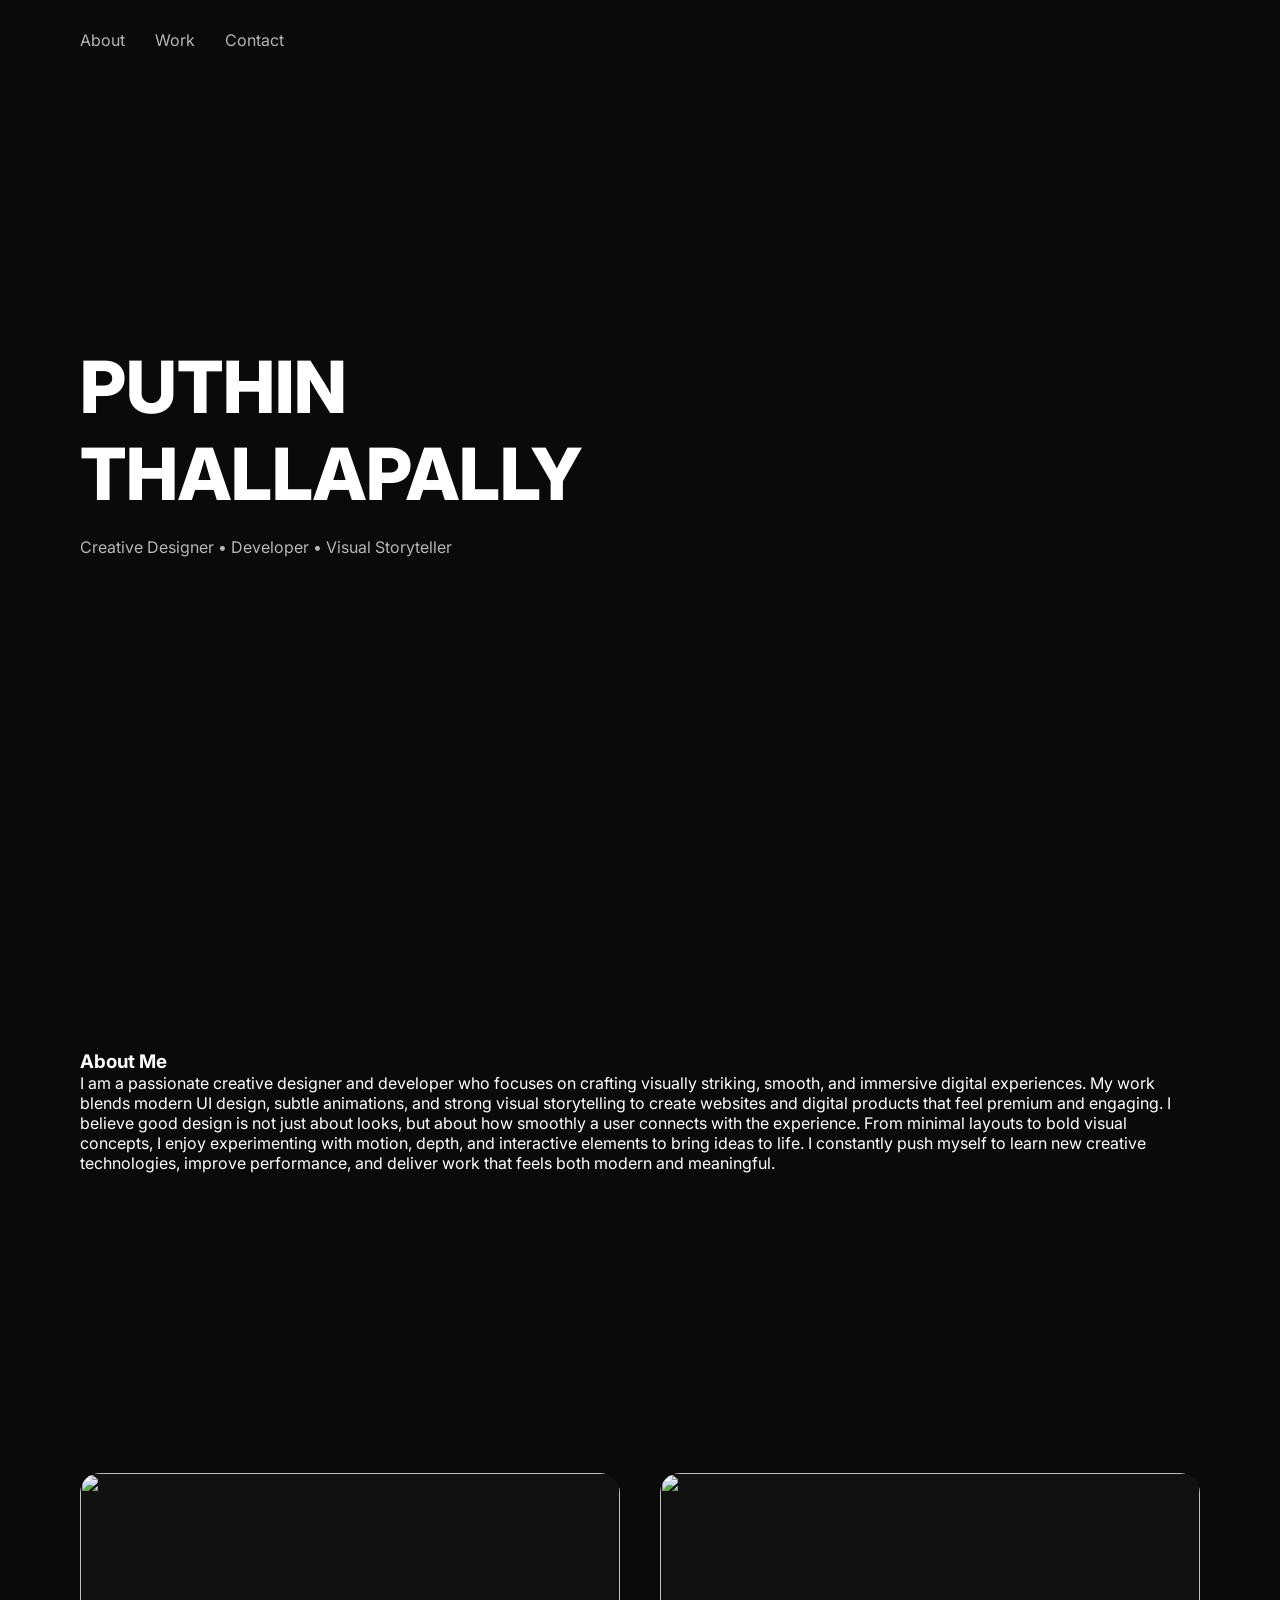
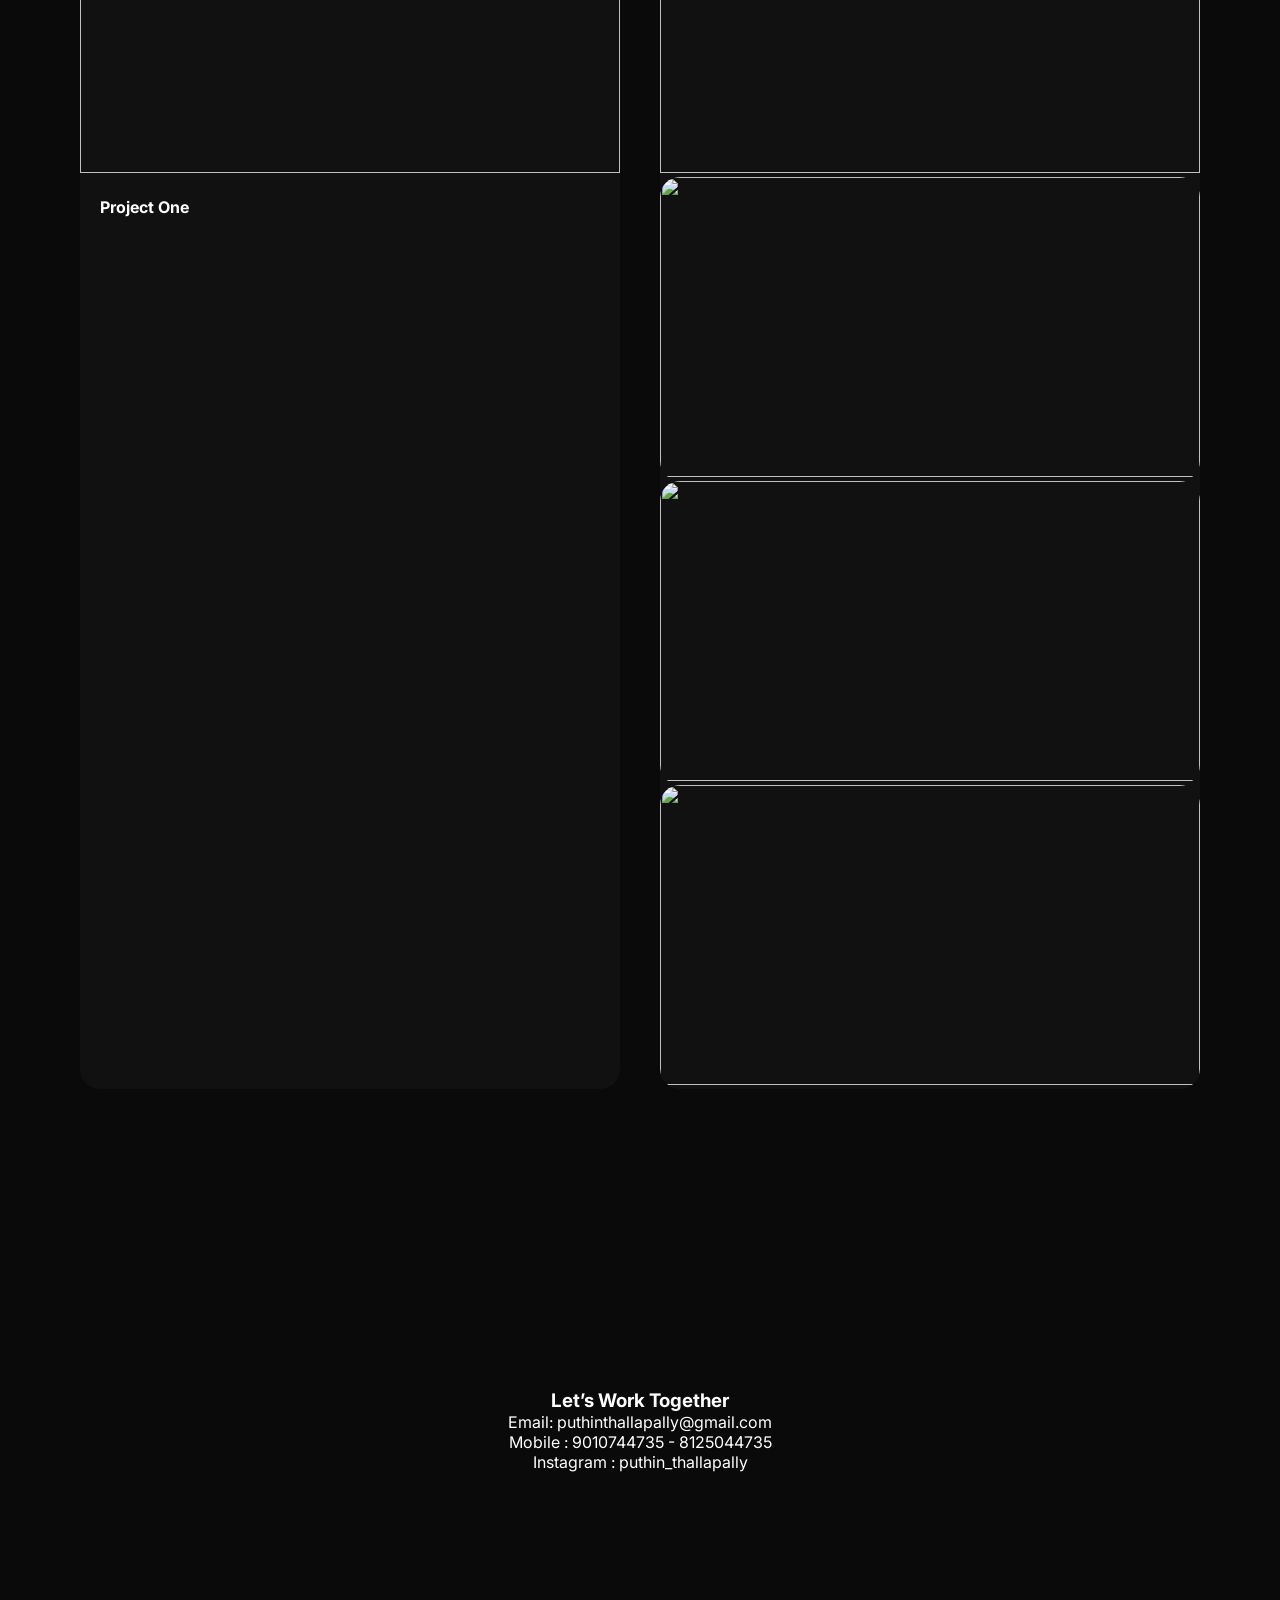
==== index.html @ 0a66fe3c "Update index.html" ====
<!DOCTYPE html>
<html lang="en">
<head>
  <meta charset="UTF-8" />
  <title>Puthin — Creative Portfolio</title>
  <meta name="viewport" content="width=device-width, initial-scale=1.0">

  <!-- CSS -->
  <link rel="stylesheet" href="style.css">

  <!-- Google Font -->
  <link href="https://fonts.googleapis.com/css2?family=Inter:wght@300;400;600;800&display=swap" rel="stylesheet">
</head>
<body>

  <!-- 3D BACKGROUND -->
  <canvas id="bg"></canvas>

  <!-- NAVBAR -->
<nav>
  <ul>
    <li><a href="#about">About</a></li>
    <li><a href="#work">Work</a></li>
    <li><a href="#contact">Contact</a></li>
  </ul>
</nav>


  <!-- HERO -->
  <section class="hero">
  <h2 class="reveal">PUTHIN<br>THALLAPALLY</h2>
  <p class="reveal">Creative Designer • Developer • Visual Storyteller</p>
</section>

  <!-- ABOUT -->
  <section id="about" class="section">
    <h3>About Me</h3>
    <p>
<p>
I am a passionate creative designer and developer who focuses on crafting visually striking,
smooth, and immersive digital experiences. My work blends modern UI design, subtle animations,
and strong visual storytelling to create websites and digital products that feel premium and
engaging. I believe good design is not just about looks, but about how smoothly a user connects
with the experience. From minimal layouts to bold visual concepts, I enjoy experimenting with
motion, depth, and interactive elements to bring ideas to life. I constantly push myself to
learn new creative technologies, improve performance, and deliver work that feels both modern
and meaningful.
</p>

    </p>
  </section>

  <!-- WORK -->
  <section id="work" class="section work">
    <div class="card">
      <img src="assets/images/work1.jpg" alt="">
      <h4>Project One</h4>
    </div>

<section 
  <div class="card">
    <img src="assets/PSP02013[1].jpg" alt="">
  </div>

  <div class="card">
    <img src="assets/images/img2.jpg" alt="">
  </div>

  <div class="card">
    <img src="assets/images/img3.jpg" alt="">
  </div>

  <div class="card">
    <img src="assets/images/img4.jpg" alt="">
  </div>
</section>

  </section>

  <!-- CONTACT -->
  <section id="contact" class="section contact">
    <h3>Let’s Work Together</h3>
    <p>Email: puthinthallapally@gmail.com</p>
    <p>Mobile : 9010744735 - 8125044735</p>
    <p>Instagram : puthin_thallapally</p>
  </section>

  <!-- GSAP -->
  <script src="https://unpkg.com/gsap@3/dist/gsap.min.js"></script>
  <!-- THREE JS -->
  <script src="https://unpkg.com/three@0.158.0/build/three.min.js"></script>

  <script src="script.js"></script>
</body>
</html>
---- style.css ----
* {
  margin: 0;
  padding: 0;
  box-sizing: border-box;
  font-family: 'Inter', sans-serif;
}

body {
  background: #0a0a0a;
  color: white;
  overflow-x: hidden;
}

canvas#bg {
  position: fixed;
  top: 0;
  left: 0;
  z-index: -1;
}

/* NAV */
nav {
  display: flex;
  justify-content: space-between;
  padding: 30px 80px;
  position: fixed;
  width: 100%;
  z-index: 10;
}

nav ul {
  display: flex;
  gap: 30px;
  list-style: none;
}

nav a {
  color: white;
  text-decoration: none;
  opacity: 0.7;
}

nav a:hover {
  opacity: 1;
}

/* HERO */
.hero {
  height: 100vh;
  display: flex;
  flex-direction: column;
  justify-content: center;
  padding-left: 80px;
}

.hero h2 {
  font-size: 72px;
  font-weight: 800;
}

.hero p {
  margin-top: 20px;
  opacity: 0.7;
}

/* SECTIONS */
.section {
  padding: 150px 80px;
}

.work {
  display: grid;
  grid-template-columns: repeat(2, 1fr);
  gap: 40px;
}

.card {
  background: #111;
  border-radius: 20px;
  overflow: hidden;
  transition: transform 0.4s;
}

.card:hover {
  transform: translateY(-10px);
}

.card img {
  width: 100%;
  height: 300px;
  object-fit: cover;
}

.card h4 {
  padding: 20px;
}

.contact {
  text-align: center;
}
canvas#bg {
  position: fixed;
  top: 0;
  left: 0;
  width: 100vw;
  height: 100vh;
  z-index: -1;
}
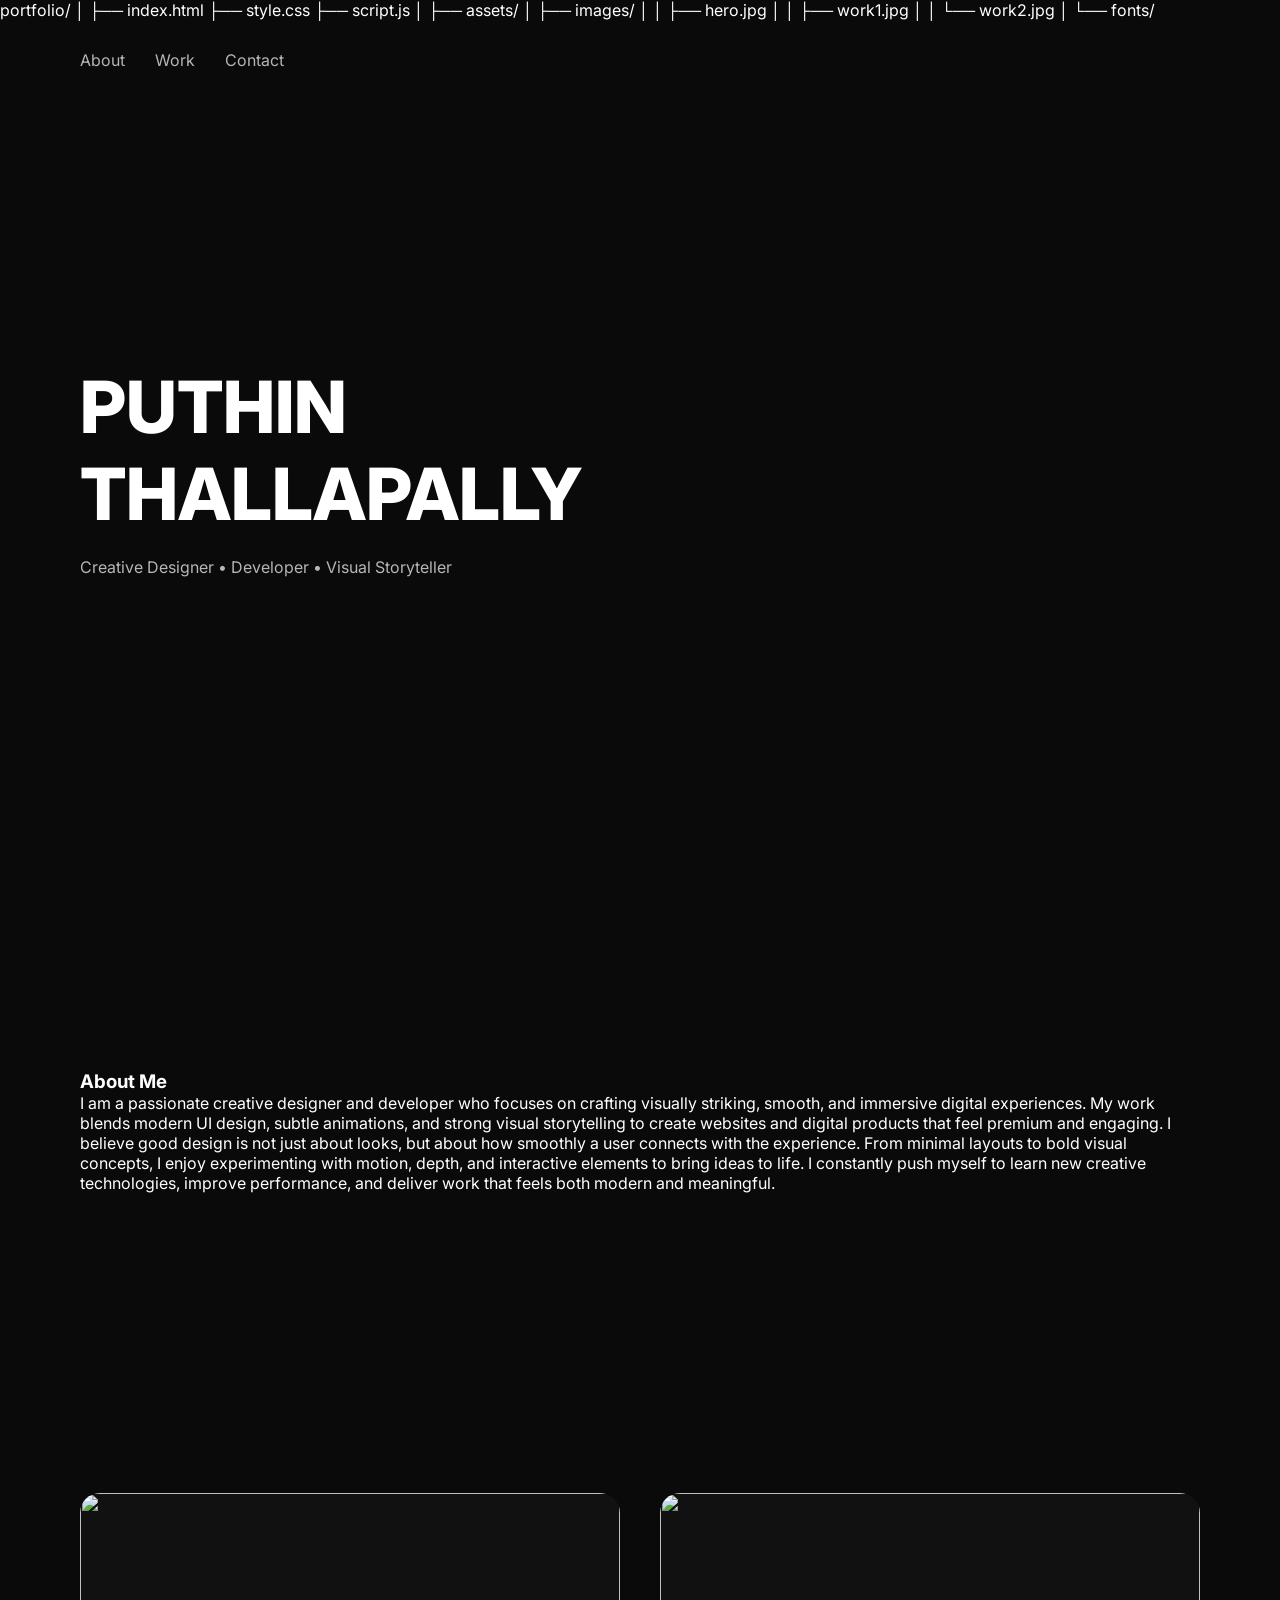
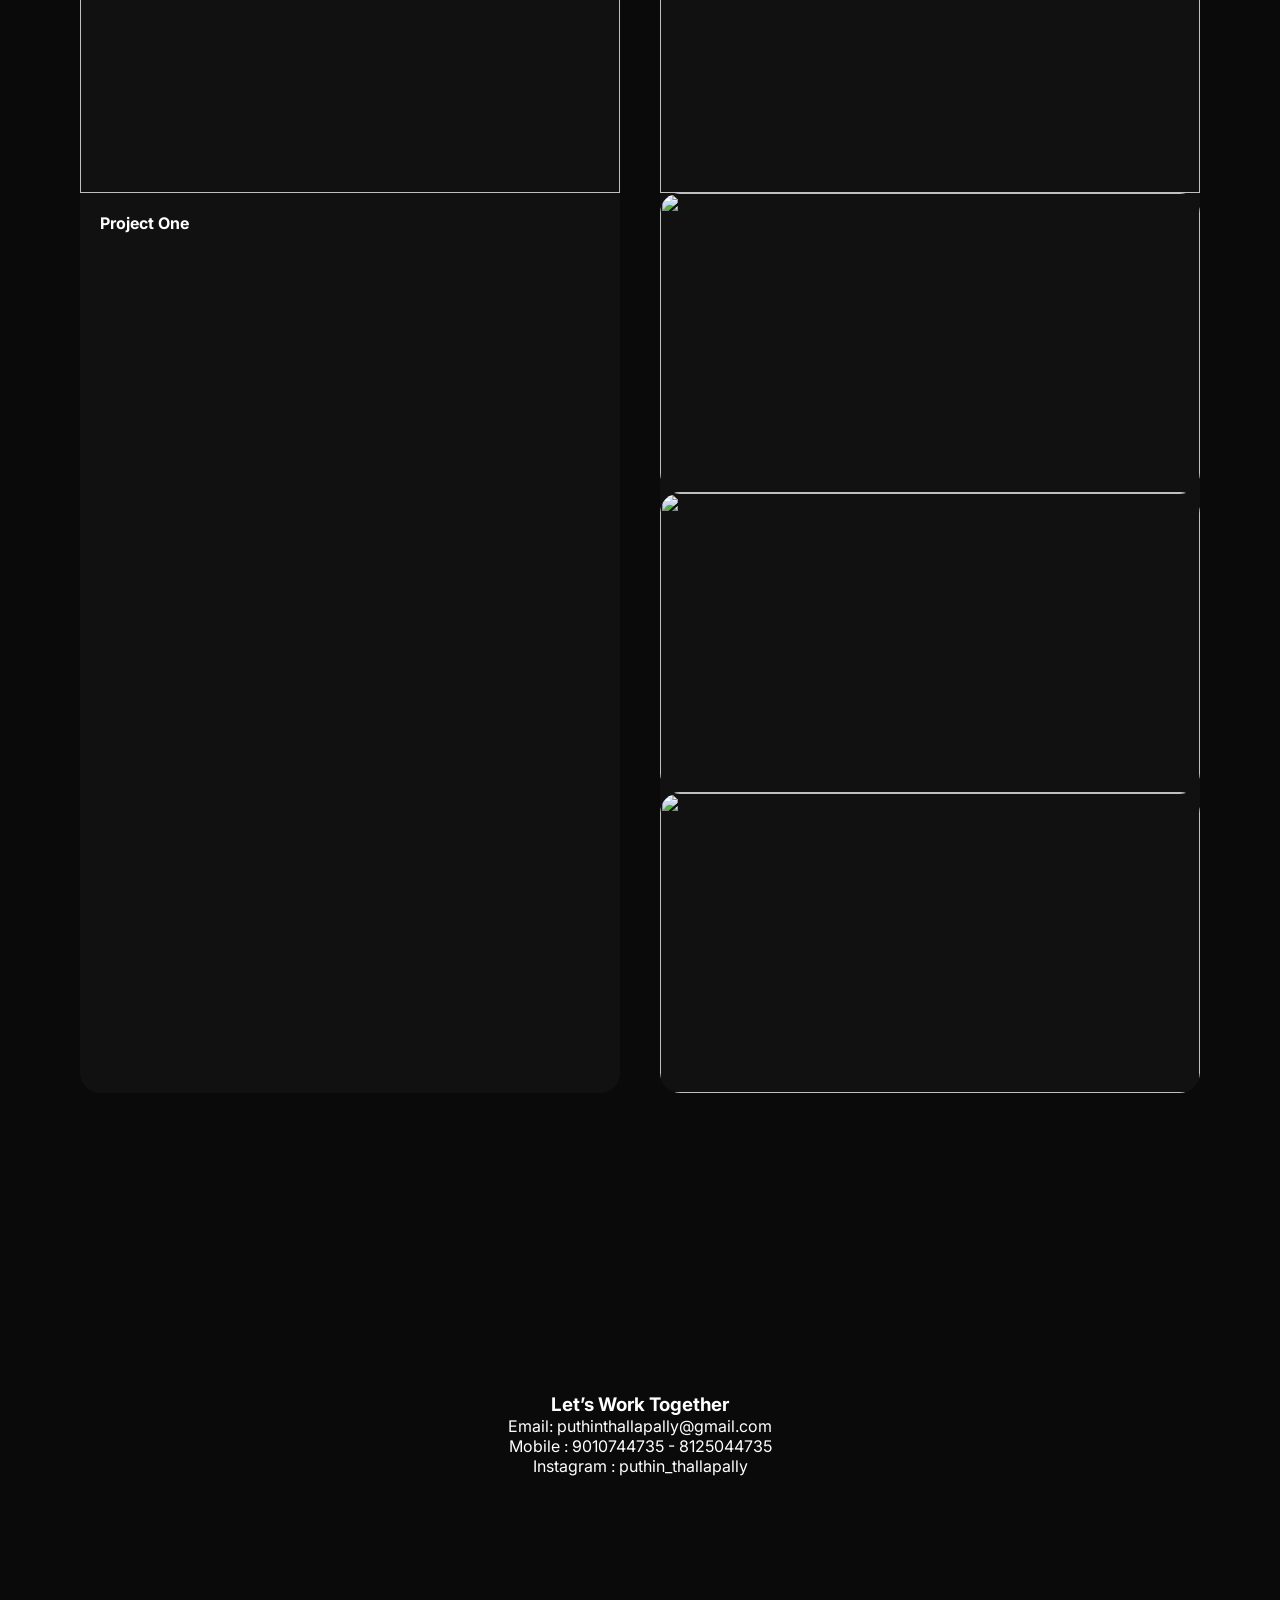
==== commit 2756e382: "Add directory structure to index.html" ====
--- a/index.html
+++ b/index.html
@@ -1,3 +1,15 @@
+portfolio/
+│
+├── index.html
+├── style.css
+├── script.js
+│
+├── assets/
+│   ├── images/
+│   │   ├── hero.jpg
+│   │   ├── work1.jpg
+│   │   └── work2.jpg
+│   └── fonts/
 <!DOCTYPE html>
 <html lang="en">
 <head>
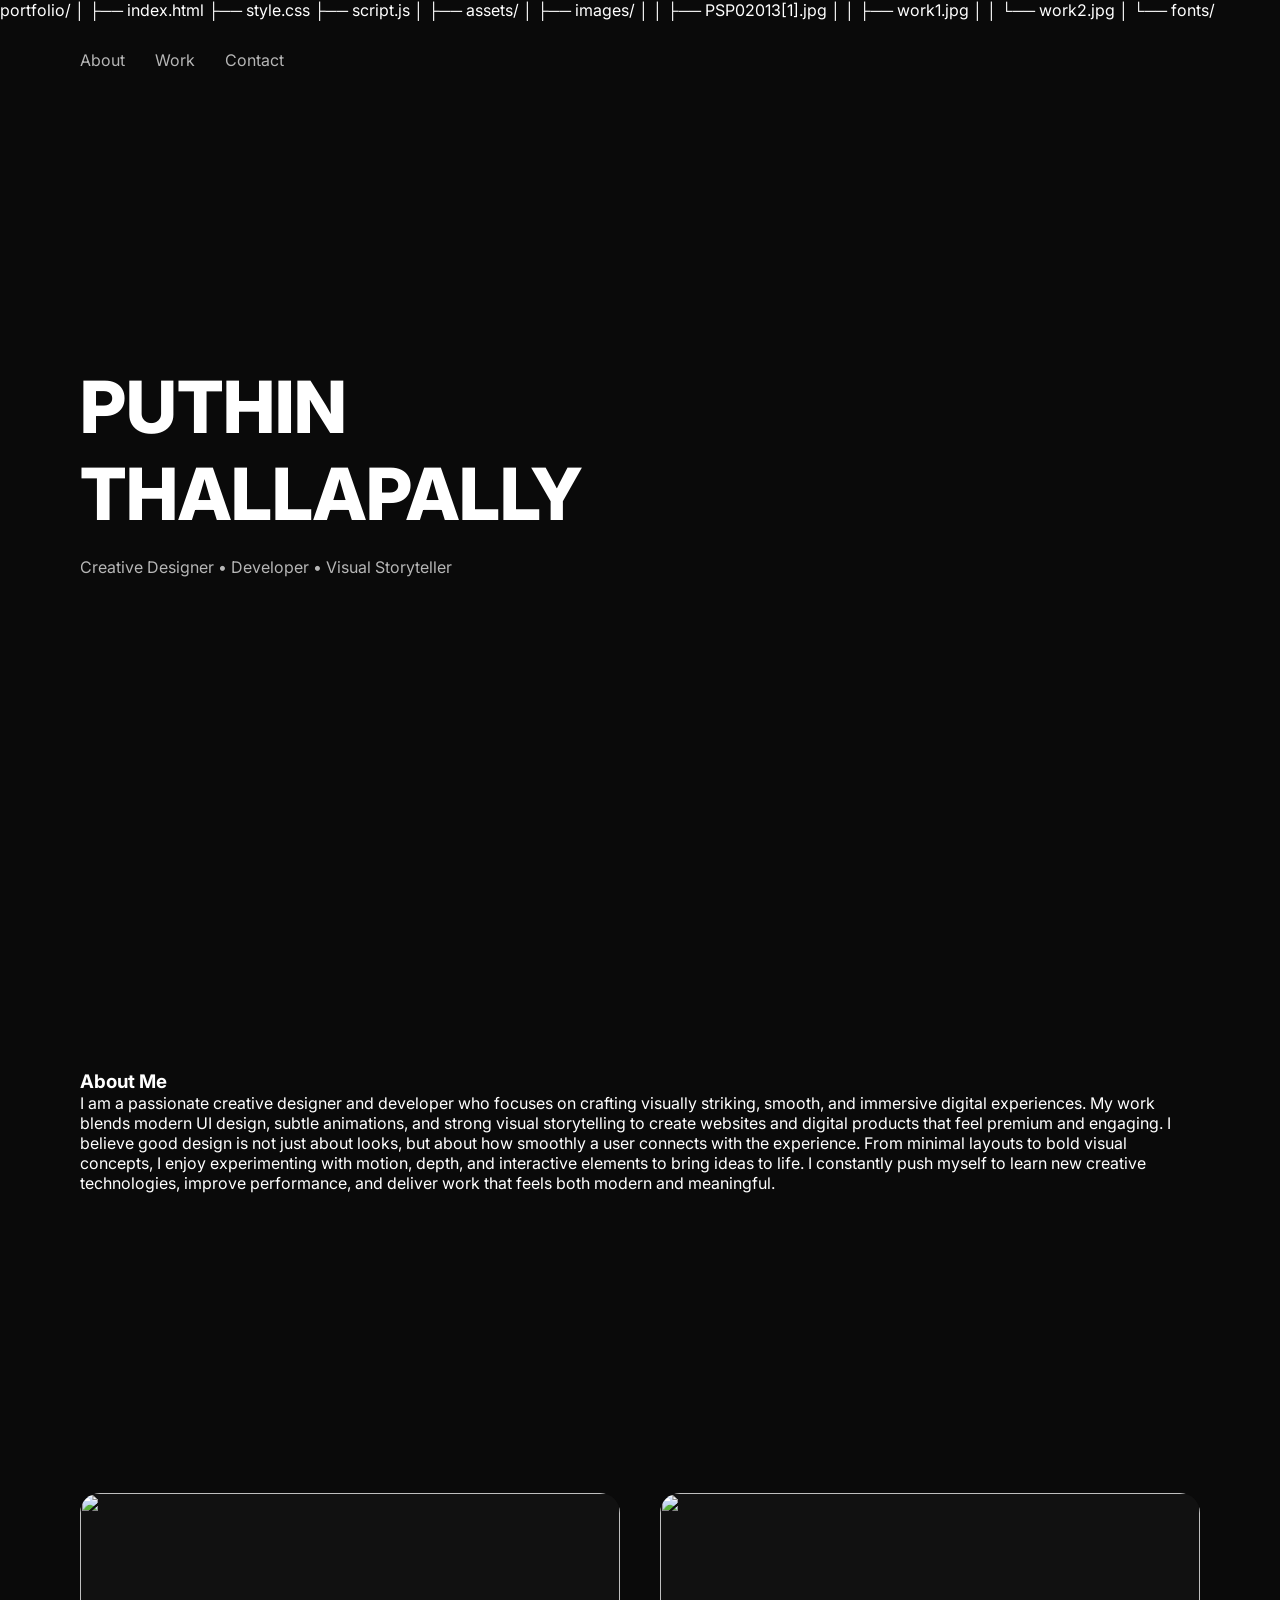
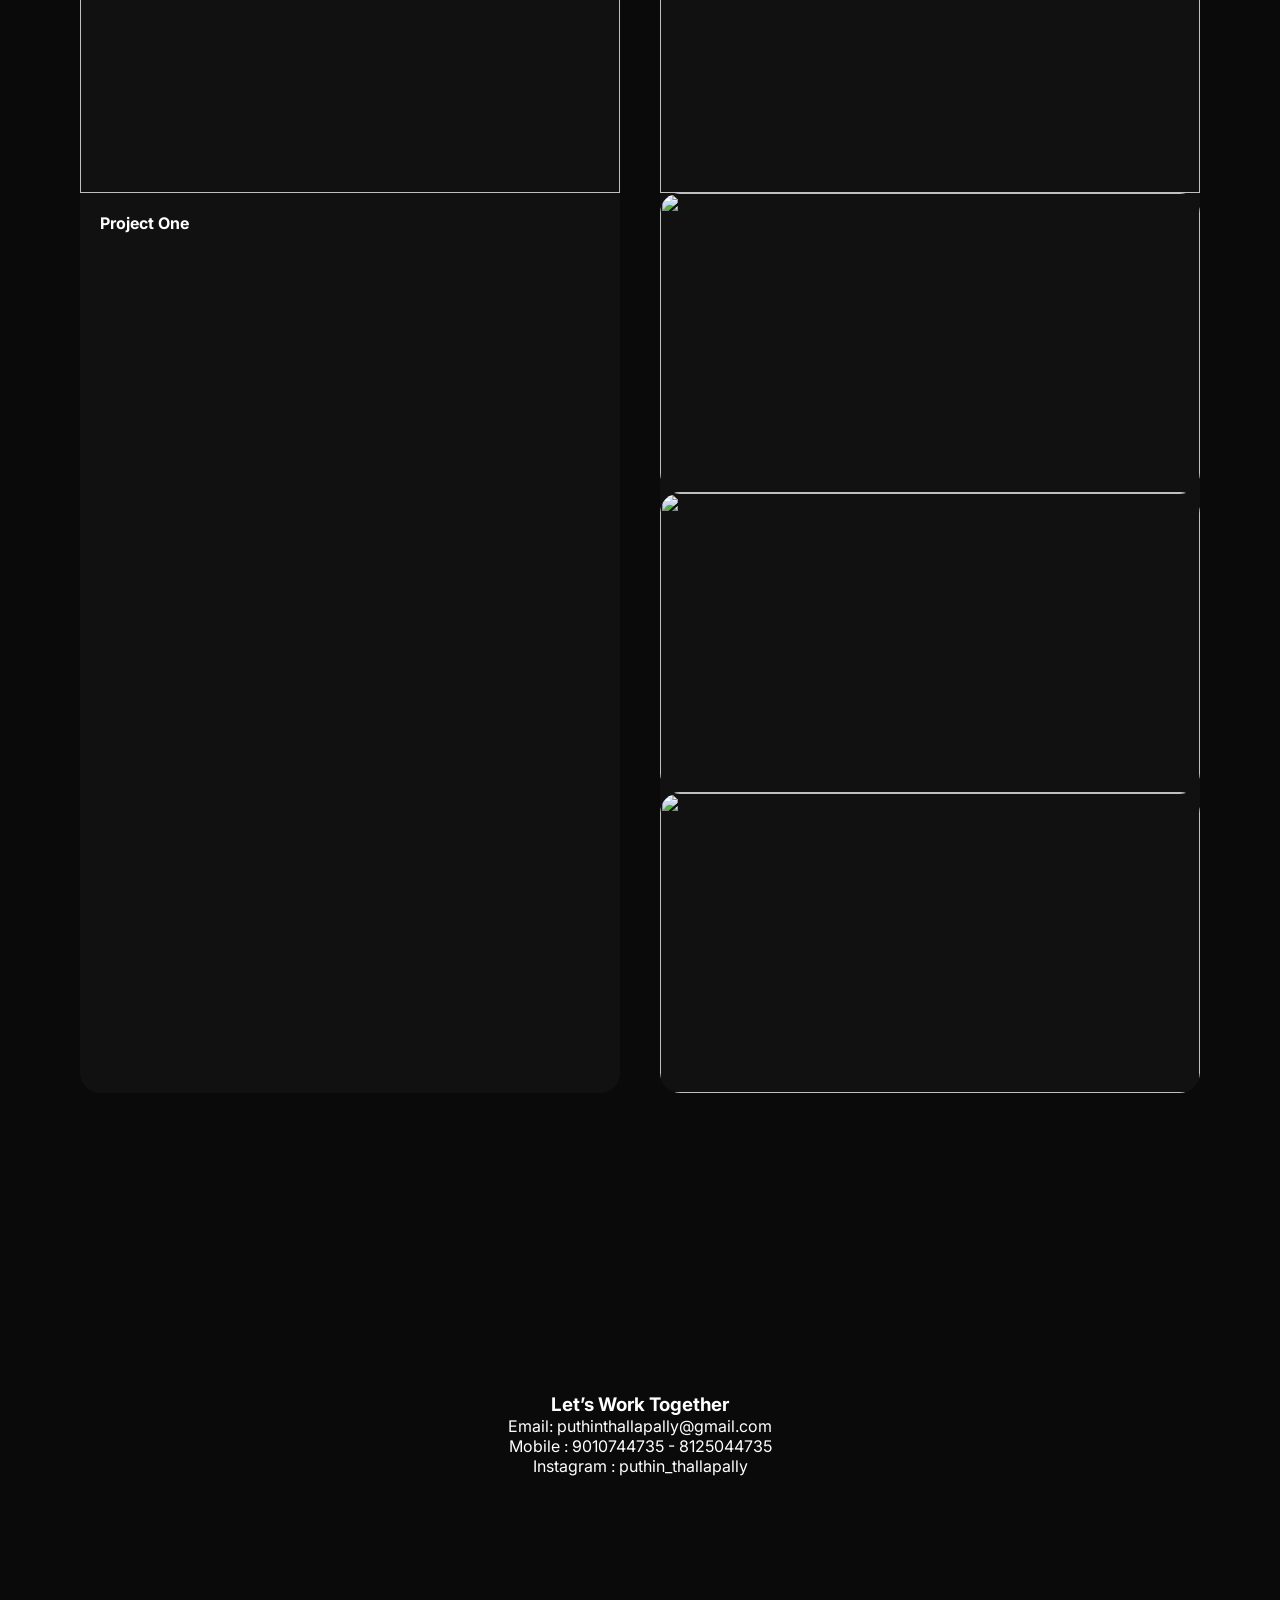
==== commit d86a59bd: "Rename hero.jpg to PSP02013[1].jpg" ====
--- a/index.html
+++ b/index.html
@@ -6,7 +6,7 @@
 │
 ├── assets/
 │   ├── images/
-│   │   ├── hero.jpg
+│   │   ├── PSP02013[1].jpg
 │   │   ├── work1.jpg
 │   │   └── work2.jpg
 │   └── fonts/
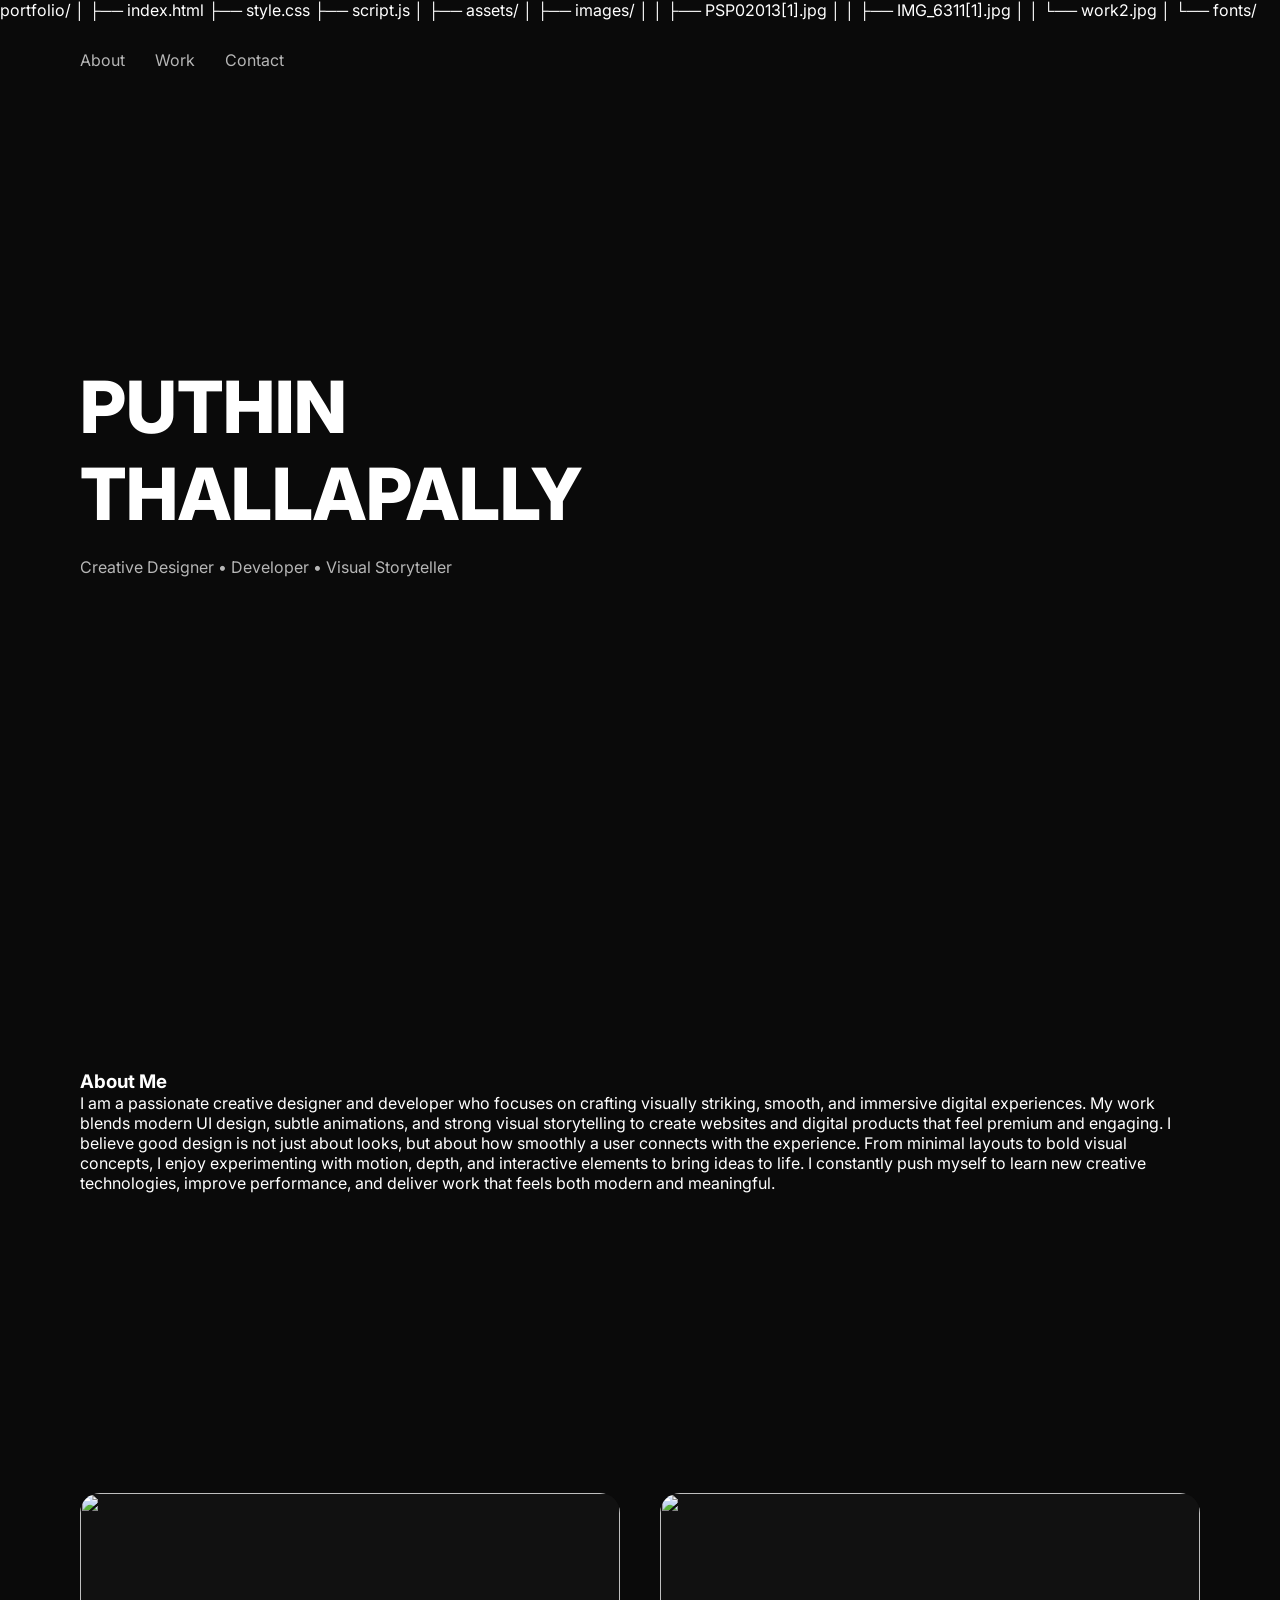
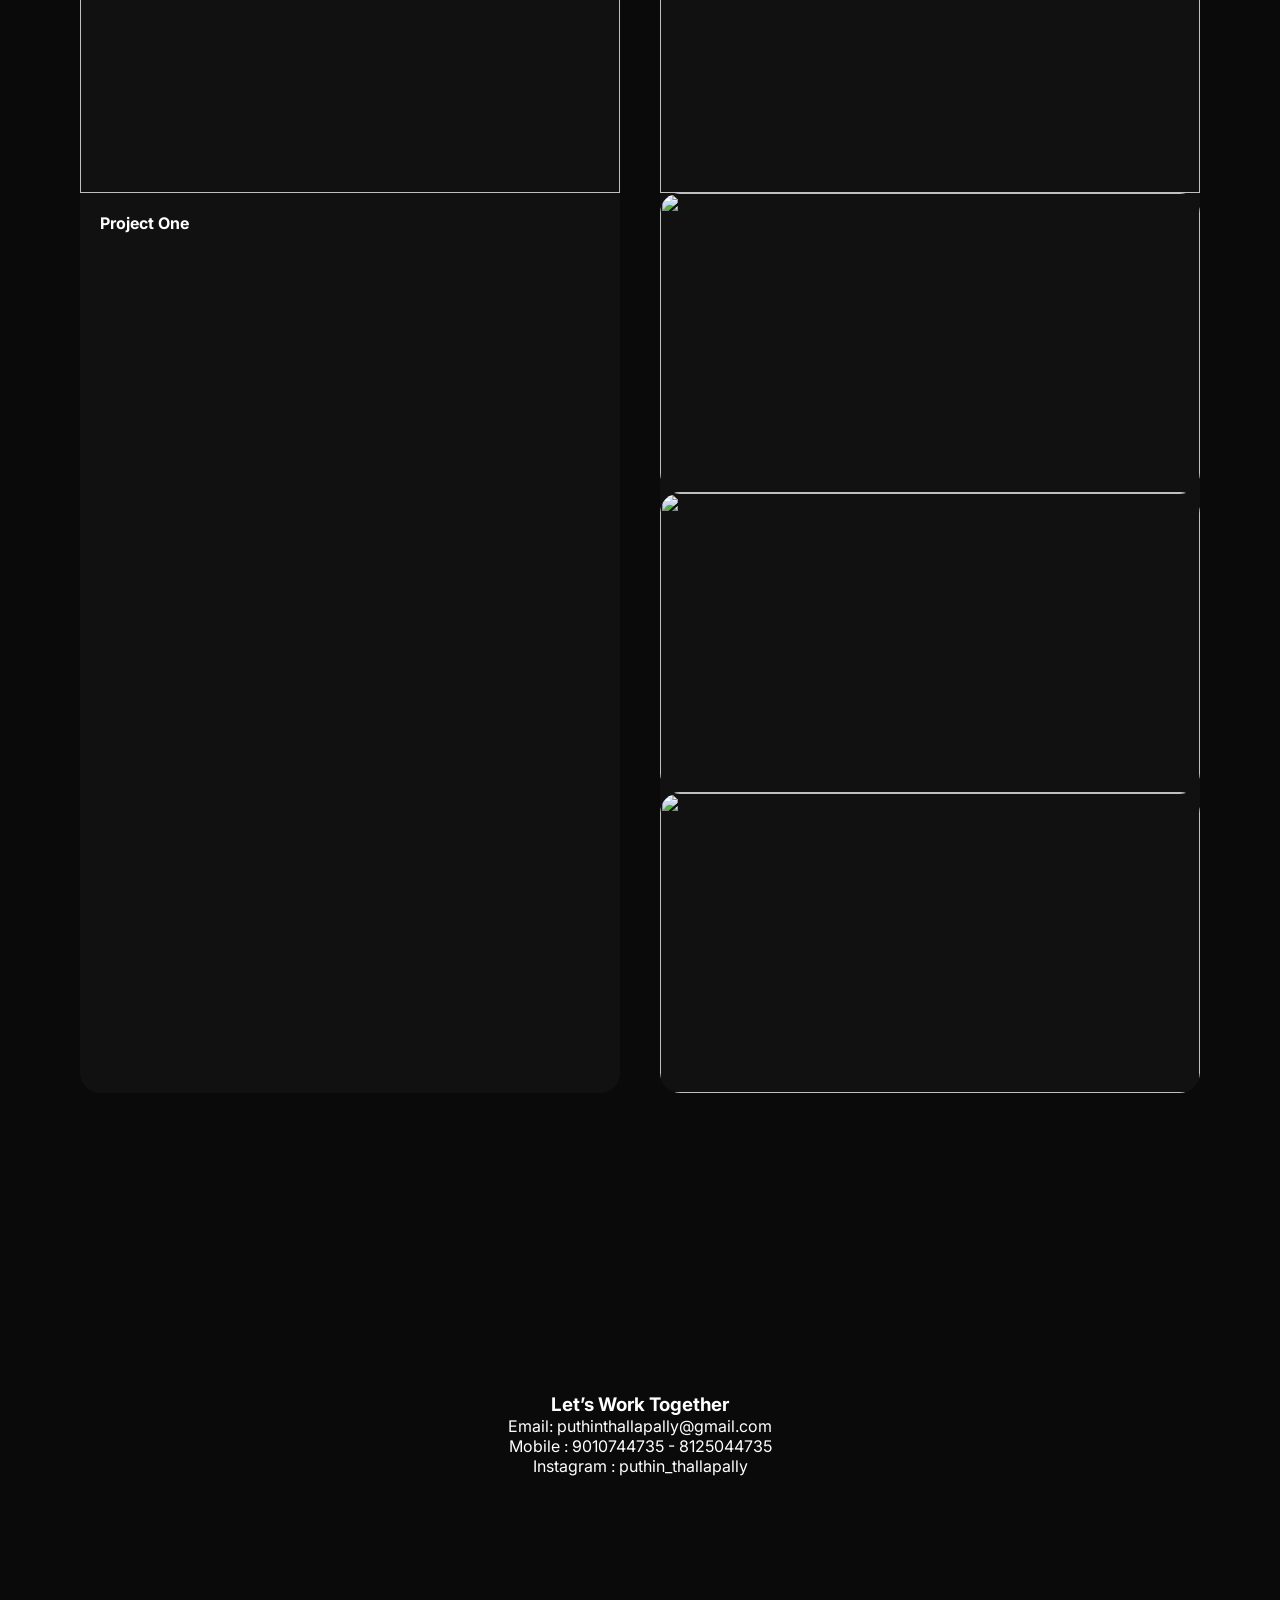
==== commit a25fb398: "Update image file name in index.html Replaced 'work1.jpg' with 'IMG_6311[1].jpg' in assets/images." ====
--- a/index.html
+++ b/index.html
@@ -7,7 +7,7 @@
 ├── assets/
 │   ├── images/
 │   │   ├── PSP02013[1].jpg
-│   │   ├── work1.jpg
+│   │   ├── IMG_6311[1].jpg
 │   │   └── work2.jpg
 │   └── fonts/
 <!DOCTYPE html>
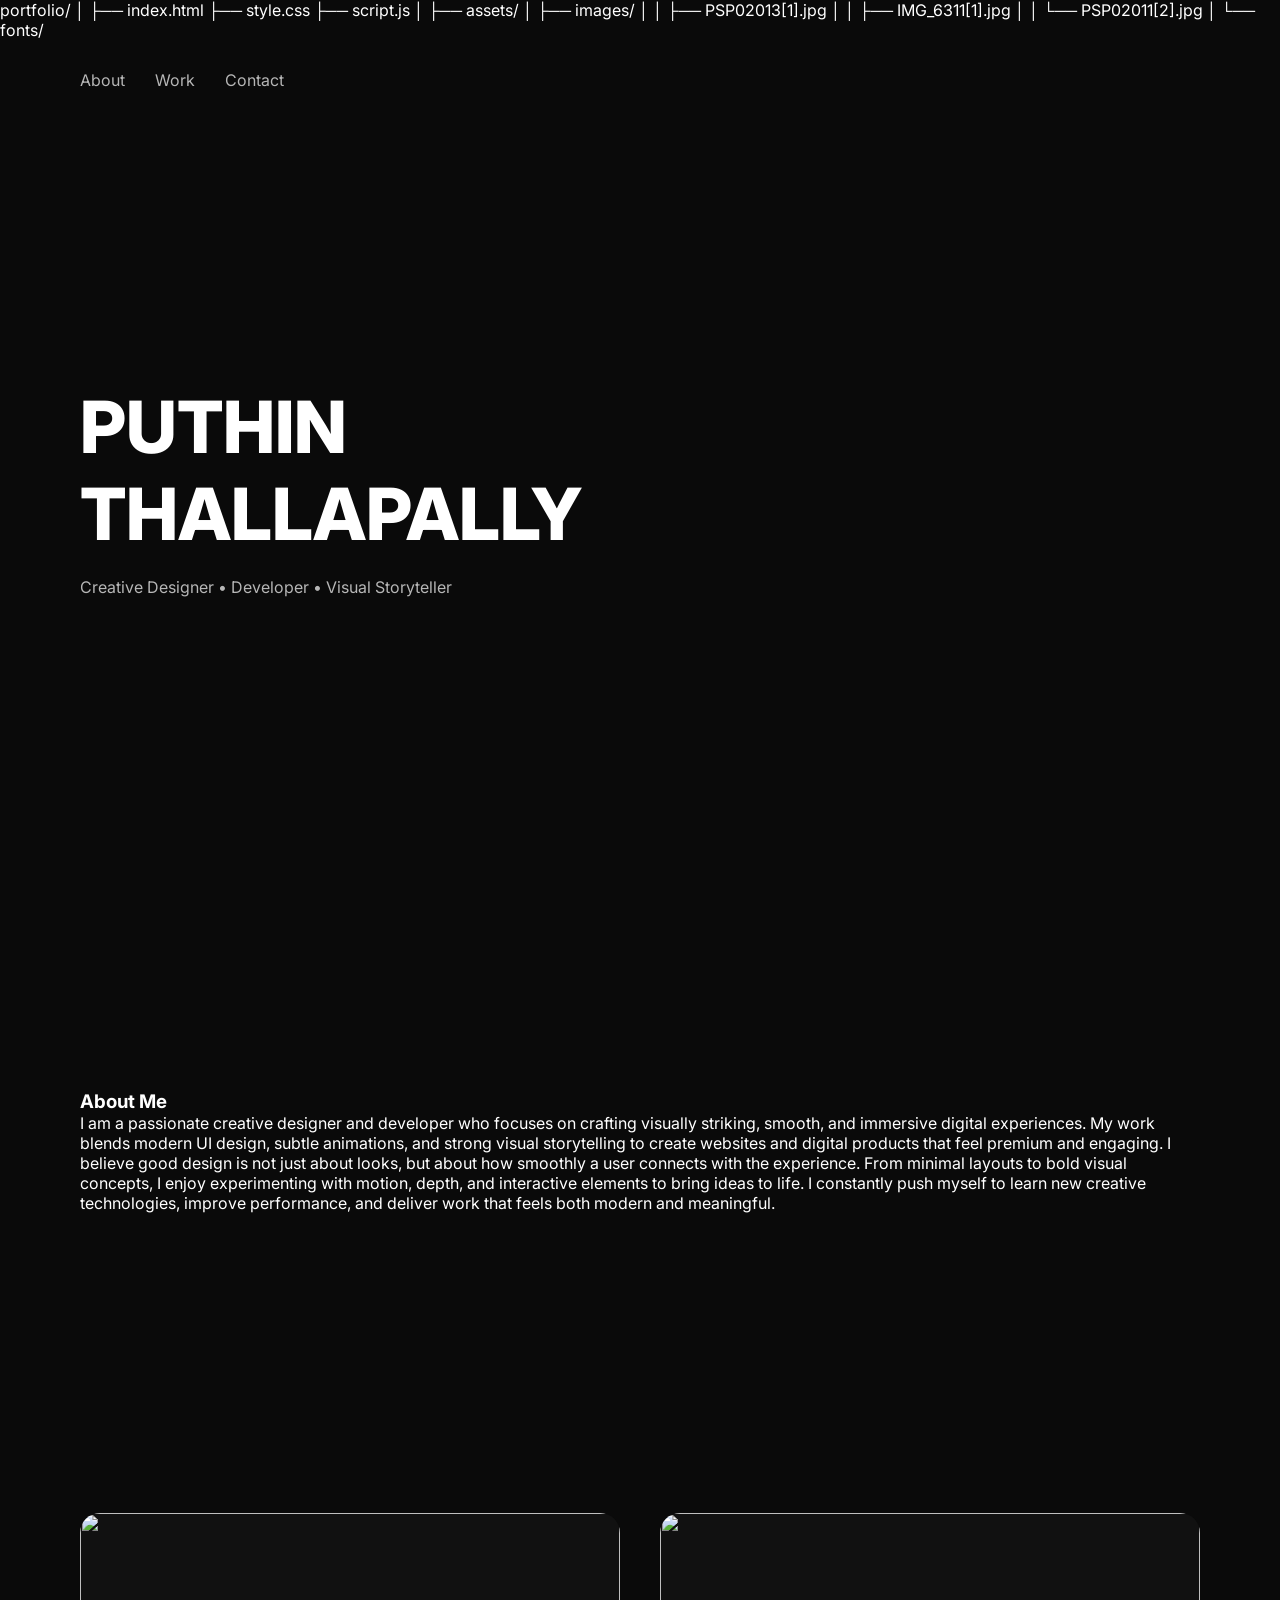
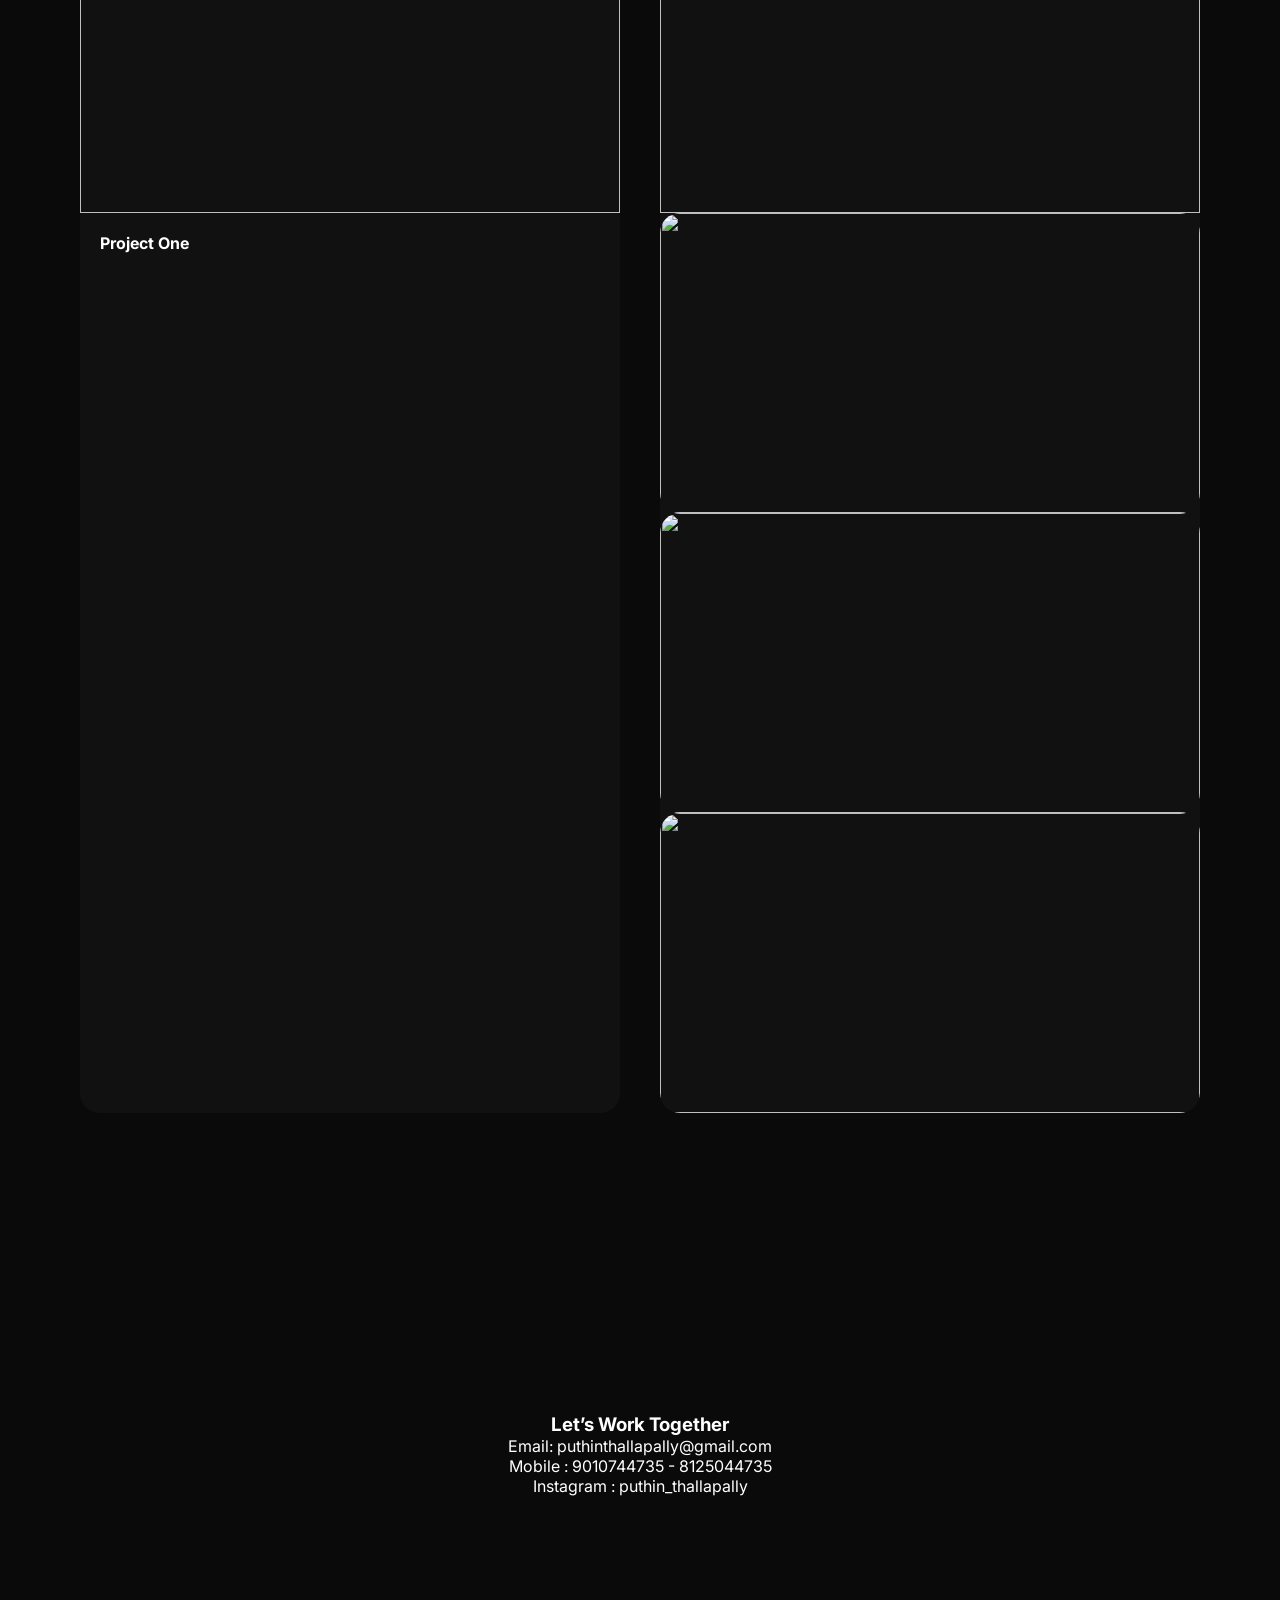
==== commit a6392e1e: "Update index.html" ====
--- a/index.html
+++ b/index.html
@@ -8,7 +8,7 @@
 │   ├── images/
 │   │   ├── PSP02013[1].jpg
 │   │   ├── IMG_6311[1].jpg
-│   │   └── work2.jpg
+│   │   └── PSP02011[2].jpg
 │   └── fonts/
 <!DOCTYPE html>
 <html lang="en">
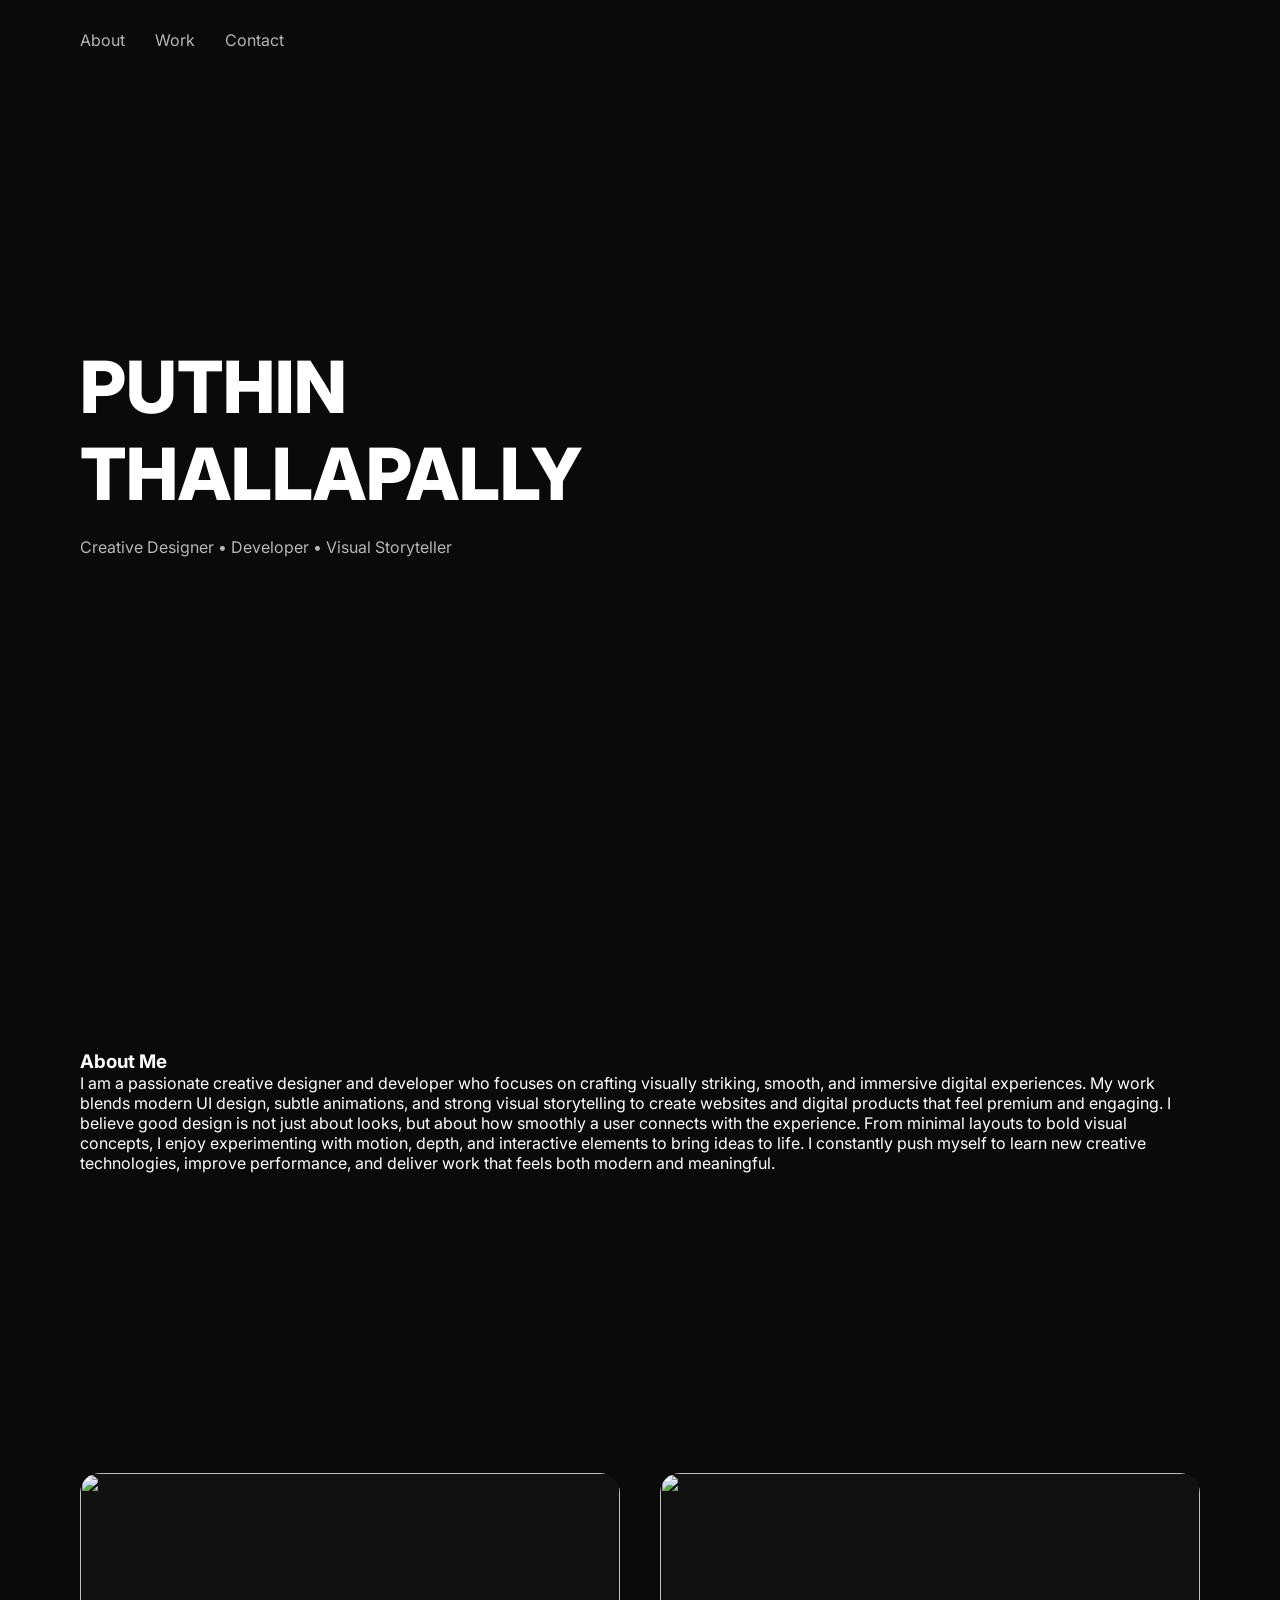
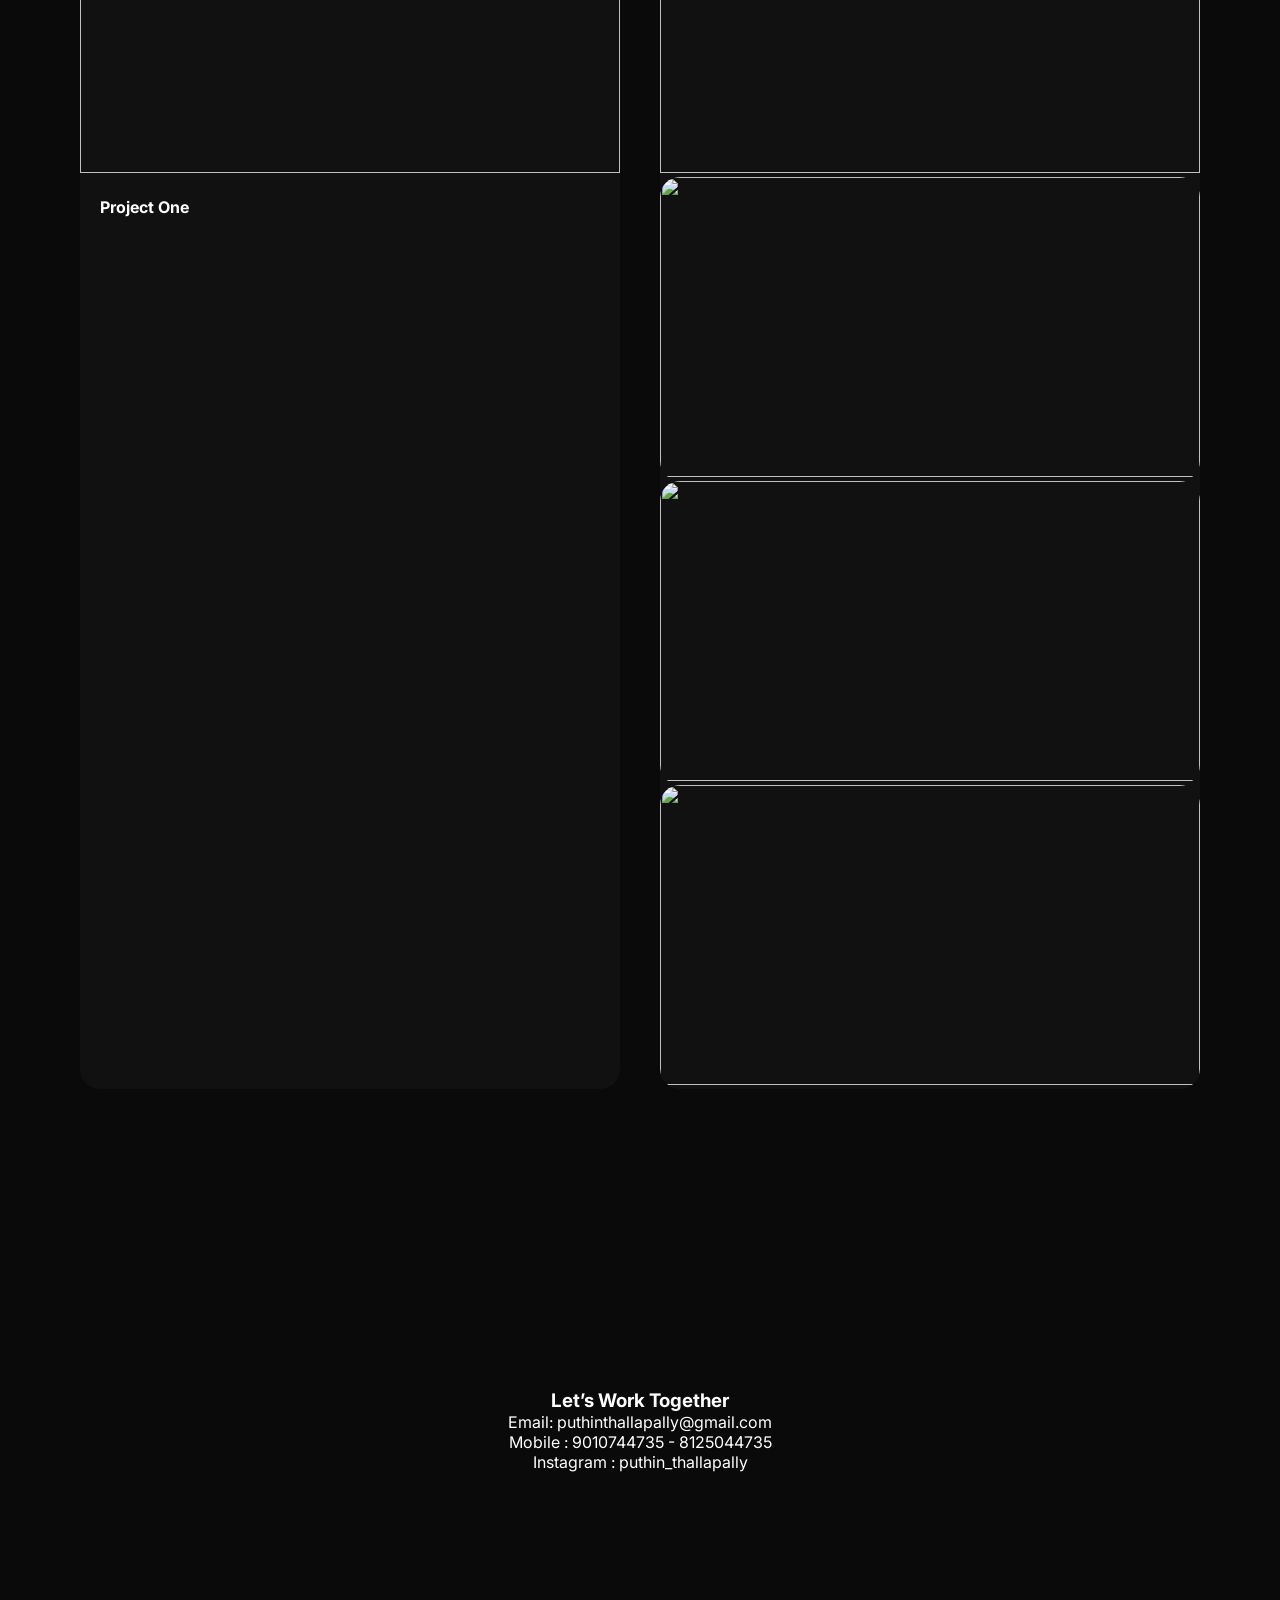
==== commit 557e8792: "Update index.html" ====
--- a/index.html
+++ b/index.html
@@ -1,15 +1,3 @@
-portfolio/
-│
-├── index.html
-├── style.css
-├── script.js
-│
-├── assets/
-│   ├── images/
-│   │   ├── PSP02013[1].jpg
-│   │   ├── IMG_6311[1].jpg
-│   │   └── PSP02011[2].jpg
-│   └── fonts/
 <!DOCTYPE html>
 <html lang="en">
 <head>
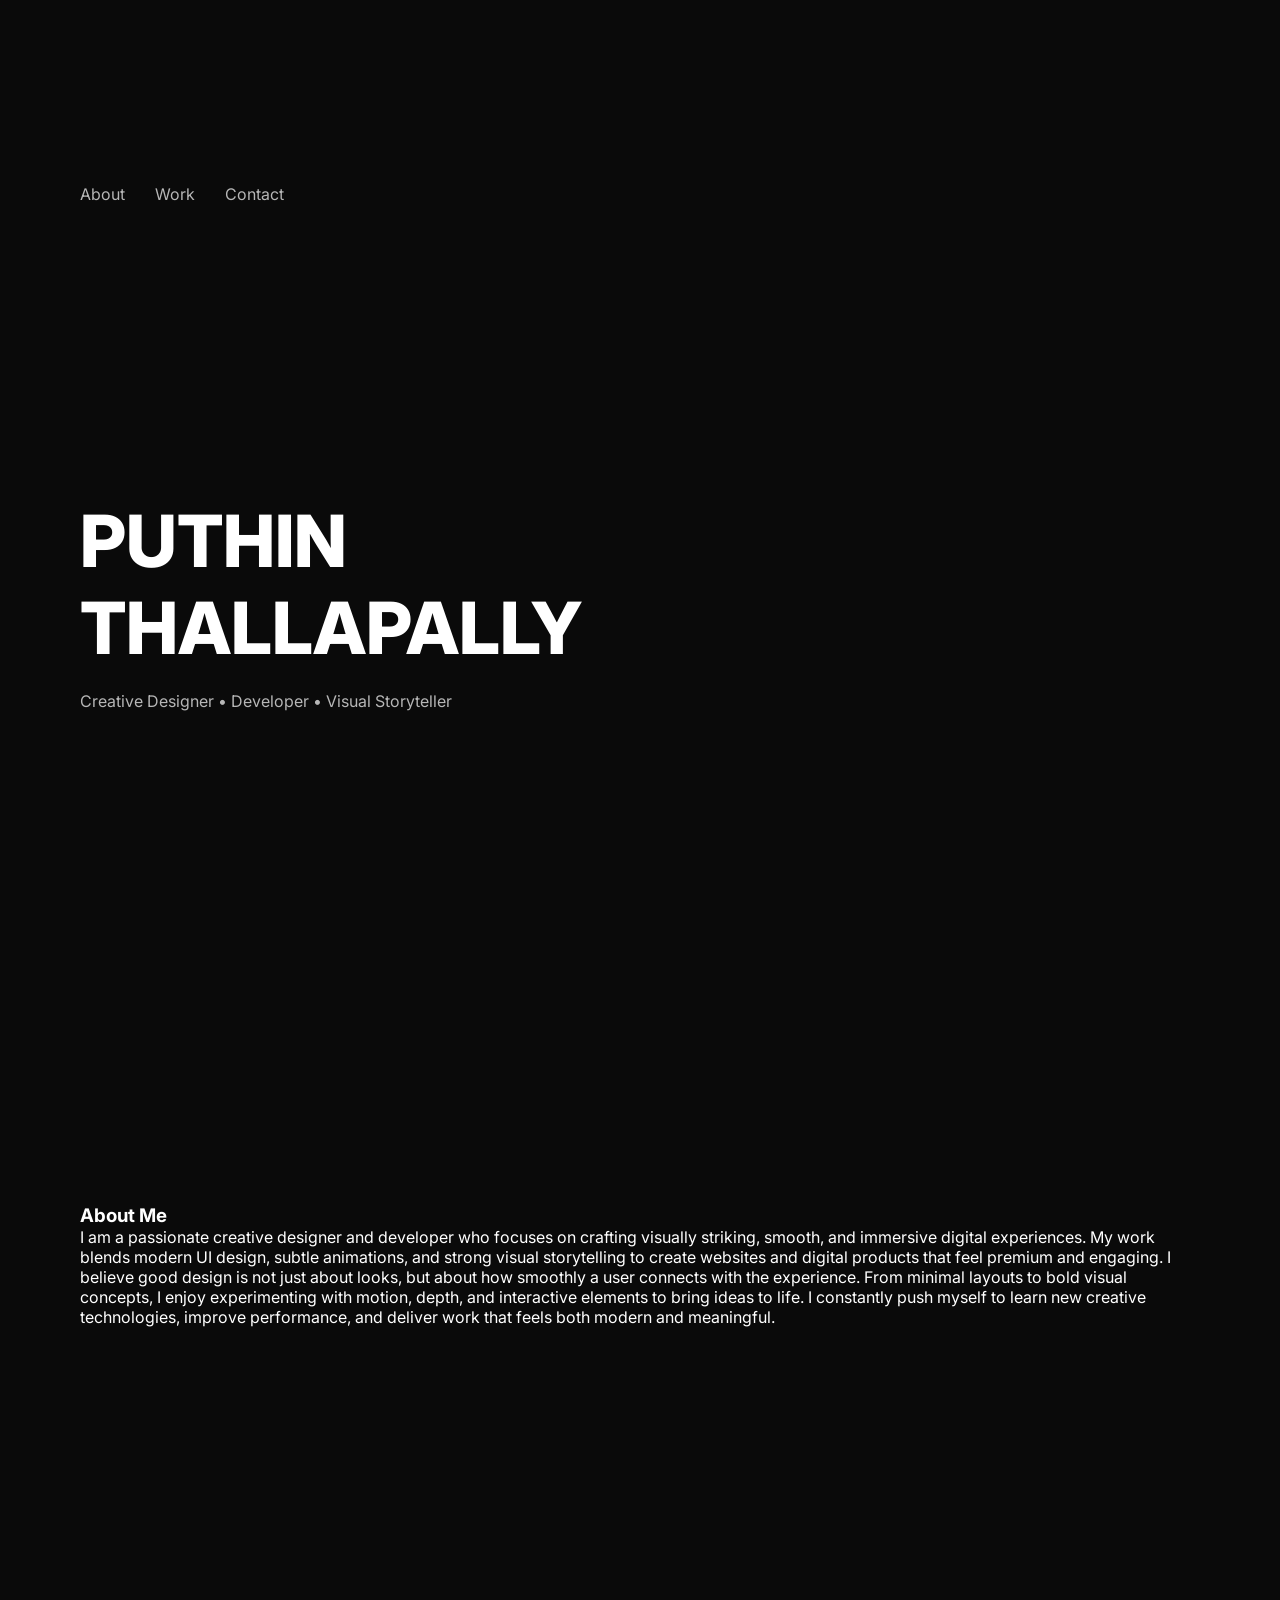
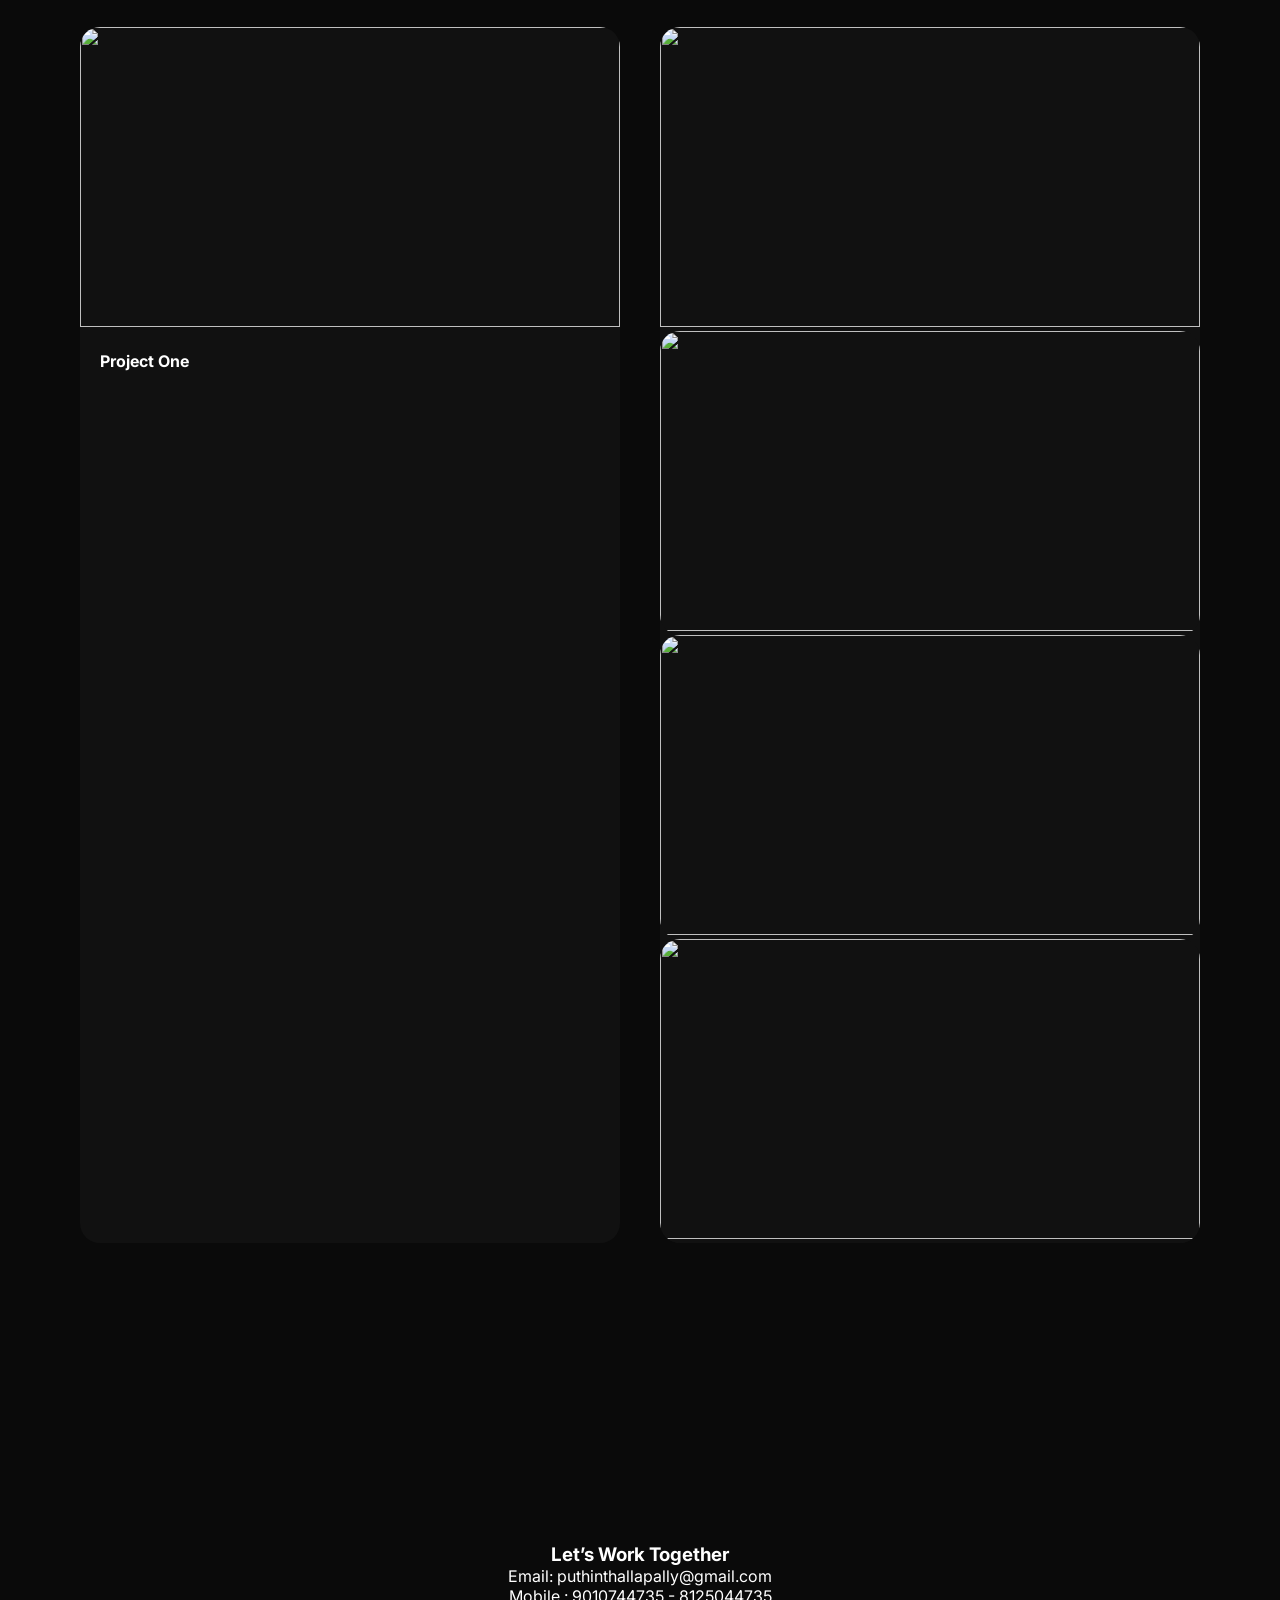
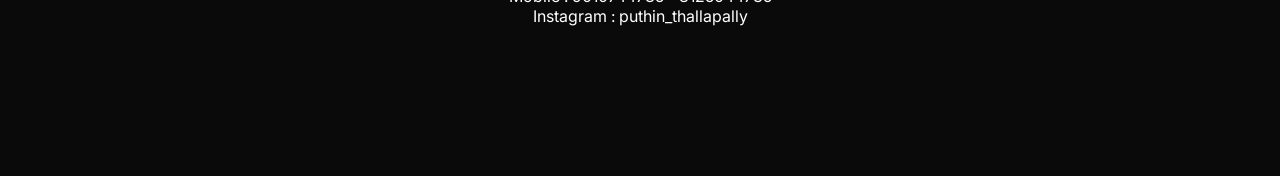
==== commit 12d04962: "Update index.html" ====
--- a/index.html
+++ b/index.html
@@ -14,7 +14,7 @@
 <body>
 
   <!-- 3D BACKGROUND -->
-  <canvas id="bg"></canvas>
+  <canvas PSP02011[2].jpg="bg"></canvas>
 
   <!-- NAVBAR -->
 <nav>
@@ -53,7 +53,7 @@
   <!-- WORK -->
   <section id="work" class="section work">
     <div class="card">
-      <img src="assets/images/work1.jpg" alt="">
+      <img src="assets/images/PSP02011[2].jpg" alt="">
       <h4>Project One</h4>
     </div>
 
